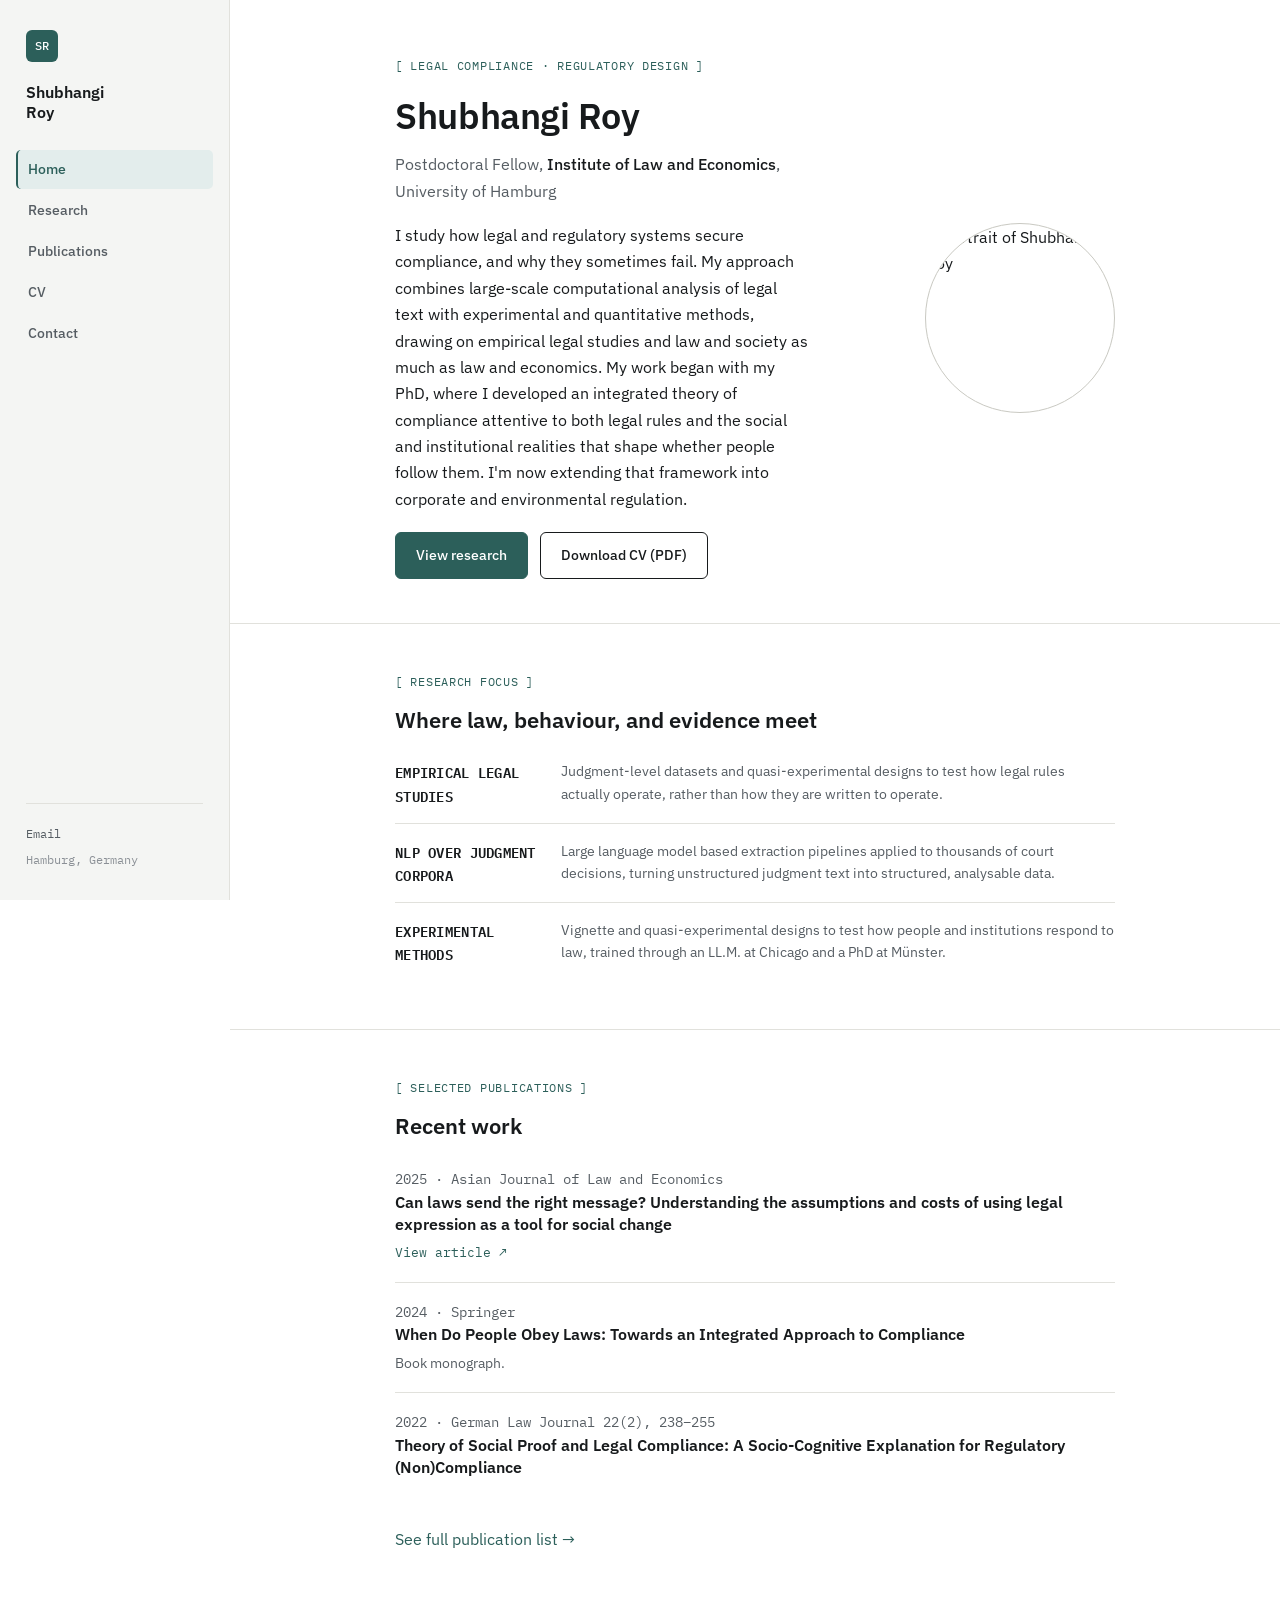
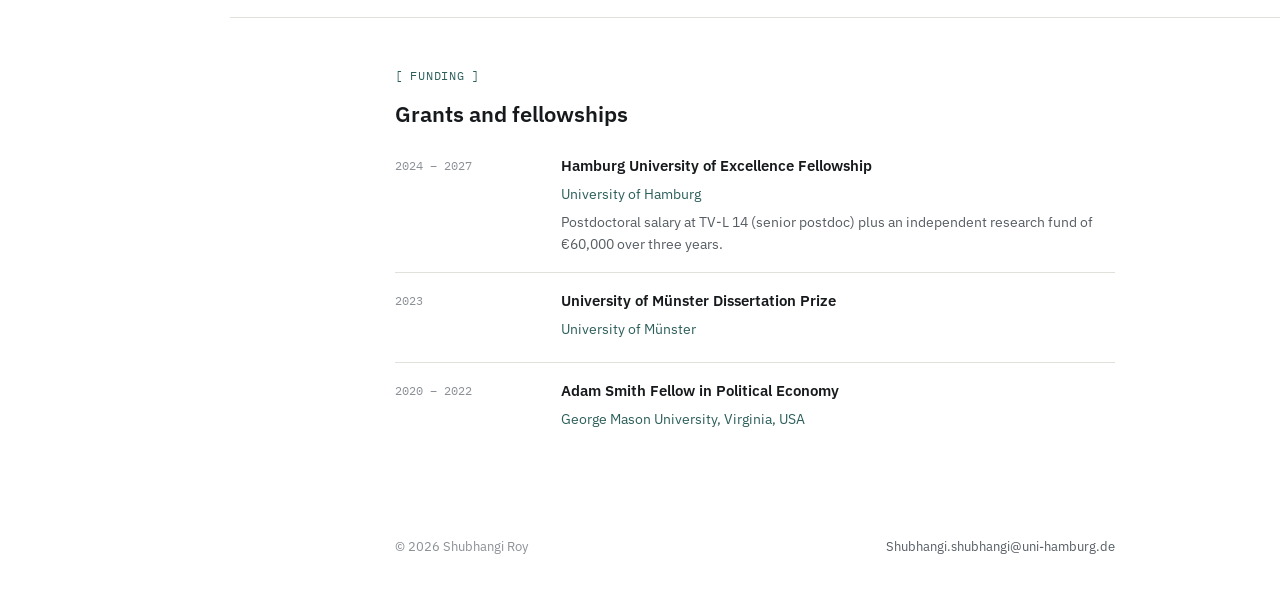
==== index.html @ 5e54fc80 "Add files via upload" ====
<!DOCTYPE html>
<html lang="en">
<head>
<meta charset="UTF-8">
<meta name="viewport" content="width=device-width, initial-scale=1.0">
<title>Shubhangi Roy — Legal Compliance and Regulatory Design</title>
<meta name="description" content="Shubhangi Roy is a postdoctoral fellow at the Institute of Law and Economics, University of Hamburg, working on legal compliance, regulatory design, environmental law, and computational text analysis.">
<link rel="stylesheet" href="style.css">
</head>
<body>
<div class="shell">

  <aside class="sidebar">
    <a class="brand" href="index.html">
      <span class="brand-mark">SR</span>
    </a>
    <p class="brand-name">Shubhangi<br>Roy</p>
    <nav>
      <ul>
        <li><a href="index.html" class="active">Home</a></li>
        <li><a href="research.html">Research</a></li>
        <li><a href="publications.html">Publications</a></li>
        <li><a href="cv.html">CV</a></li>
        <li><a href="contact.html">Contact</a></li>
      </ul>
    </nav>
    <div class="sidebar-contact">
      <a href="mailto:Shubhangi.shubhangi@uni-hamburg.de">Email</a>
      <span>Hamburg, Germany</span>
    </div>
  </aside>

  <main class="main">

<section class="hero">
  <div class="wrap hero-grid">
    <div>
      <p class="eyebrow">Legal compliance · Regulatory design</p>
      <h1>Shubhangi Roy</h1>
      <p class="role">Postdoctoral Fellow, <strong>Institute of Law and Economics</strong>, University of Hamburg</p>
      <p class="bio">I study how legal and regulatory systems secure compliance, and why they sometimes fail. My approach combines large-scale computational analysis of legal text with experimental and quantitative methods, drawing on empirical legal studies and law and society as much as law and economics. My work began with my PhD, where I developed an integrated theory of compliance attentive to both legal rules and the social and institutional realities that shape whether people follow them. I'm now extending that framework into corporate and environmental regulation.</p>
      <div class="btnrow">
        <a class="btn primary" href="research.html">View research</a>
        <a class="btn" href="assets/Shubhangi_Roy_CV.pdf">Download CV (PDF)</a>
      </div>
    </div>
    <div class="photo-frame">
      <img src="assets/photo.png" alt="Portrait of Shubhangi Roy">
    </div>
  </div>
</section>

<section class="block">
  <div class="wrap">
    <p class="eyebrow">Research focus</p>
    <h2>Where law, behaviour, and evidence meet</h2>
    <div class="pillars">
      <div class="pillar">
        <h3>Empirical legal studies</h3>
        <p>Judgment-level datasets and quasi-experimental designs to test how legal rules actually operate, rather than how they are written to operate.</p>
      </div>
      <div class="pillar">
        <h3>NLP over judgment corpora</h3>
        <p>Large language model based extraction pipelines applied to thousands of court decisions, turning unstructured judgment text into structured, analysable data.</p>
      </div>
      <div class="pillar">
        <h3>Experimental methods</h3>
        <p>Vignette and quasi-experimental designs to test how people and institutions respond to law, trained through an LL.M. at Chicago and a PhD at Münster.</p>
      </div>
    </div>
  </div>
</section>

<section class="block">
  <div class="wrap">
    <p class="eyebrow">Selected publications</p>
    <h2>Recent work</h2>
    <div class="entry">
      <p class="entry-meta">2025 · Asian Journal of Law and Economics</p>
      <h3>Can laws send the right message? Understanding the assumptions and costs of using legal expression as a tool for social change</h3>
      <p><a class="doi" href="https://www.degruyter.com/document/doi/10.1515/ajle-2024-0102/html">View article ↗</a></p>
    </div>
    <div class="entry">
      <p class="entry-meta">2024 · Springer</p>
      <h3>When Do People Obey Laws: Towards an Integrated Approach to Compliance</h3>
      <p>Book monograph.</p>
    </div>
    <div class="entry">
      <p class="entry-meta">2022 · German Law Journal 22(2), 238–255</p>
      <h3>Theory of Social Proof and Legal Compliance: A Socio-Cognitive Explanation for Regulatory (Non)Compliance</h3>
    </div>
    <p style="margin-top:24px;"><a href="publications.html">See full publication list →</a></p>
  </div>
</section>

<section class="block">
  <div class="wrap">
    <p class="eyebrow">Funding</p>
    <h2>Grants and fellowships</h2>
    <div class="cv-item">
      <div class="when">2024 – 2027</div>
      <div>
        <h3>Hamburg University of Excellence Fellowship</h3>
        <p class="org">University of Hamburg</p>
        <p>Postdoctoral salary at TV-L 14 (senior postdoc) plus an independent research fund of €60,000 over three years.</p>
      </div>
    </div>
    <div class="cv-item">
      <div class="when">2023</div>
      <div>
        <h3>University of Münster Dissertation Prize</h3>
        <p class="org">University of Münster</p>
      </div>
    </div>
    <div class="cv-item">
      <div class="when">2020 – 2022</div>
      <div>
        <h3>Adam Smith Fellow in Political Economy</h3>
        <p class="org">George Mason University, Virginia, USA</p>
      </div>
    </div>
  </div>
</section>

    <footer>
      <div class="wrap">
        <span>© 2026 Shubhangi Roy</span>
    <span><a href="mailto:Shubhangi.shubhangi@uni-hamburg.de">Shubhangi.shubhangi@uni-hamburg.de</a></span>
      </div>
    </footer>

  </main>
</div>
</body>
</html>
---- style.css ----
@import url('https://fonts.googleapis.com/css2?family=IBM+Plex+Sans:wght@400;500;600&family=IBM+Plex+Mono:wght@400;500&display=swap');

:root{
  --ink:#171a1c;
  --ink-soft:#565d63;
  --ink-faint:#8b9096;
  --paper:#ffffff;
  --paper-soft:#f4f5f3;
  --accent:#2c5f5a;
  --accent-soft:#e3edec;
  --line:#e1e1dc;
  --line-strong:#c9c9c2;
  --sidebar-w:230px;
  --maxw:800px;
}

*{box-sizing:border-box;}
html{scroll-behavior:smooth;}
body{
  margin:0;
  background:var(--paper);
  color:var(--ink);
  font-family:'IBM Plex Sans', -apple-system, sans-serif;
  font-size:16px;
  line-height:1.65;
  -webkit-font-smoothing:antialiased;
}
a{color:var(--accent);text-decoration:none;}
a:hover{text-decoration:underline;}
a:focus-visible, button:focus-visible{outline:2px solid var(--accent);outline-offset:3px;}
img{max-width:100%;display:block;}

.eyebrow{
  font-family:'IBM Plex Mono', monospace;
  font-size:12px;
  letter-spacing:0.06em;
  color:var(--accent);
  text-transform:uppercase;
  margin:0 0 10px;
}
.eyebrow::before{content:"[ ";}
.eyebrow::after{content:" ]";}

/* ---- shell / sidebar ---- */
.shell{display:grid; grid-template-columns:var(--sidebar-w) 1fr; min-height:100vh;}
.sidebar{
  border-right:1px solid var(--line);
  background:var(--paper-soft);
  padding:30px 26px;
  position:sticky; top:0; height:100vh;
  display:flex; flex-direction:column;
}
.brand{display:flex; align-items:center; gap:10px; color:var(--ink); margin-bottom:6px;}
.brand:hover{text-decoration:none;}
.brand-mark{
  width:32px; height:32px; border-radius:6px;
  background:var(--accent); color:#fff;
  display:flex; align-items:center; justify-content:center;
  font-family:'IBM Plex Mono', monospace; font-size:12px; font-weight:500;
}
.brand-name{
  font-weight:600; font-size:16px;
  line-height:1.25; margin:14px 0 28px;
}
.sidebar nav ul{list-style:none; margin:0; padding:0; display:flex; flex-direction:column; gap:2px;}
.sidebar nav a{
  color:var(--ink-soft); font-size:14px; font-weight:500;
  padding:8px 10px; margin:0 -10px; border-radius:5px;
  display:block; border-left:2px solid transparent;
}
.sidebar nav a:hover{color:var(--ink); text-decoration:none; background:var(--paper);}
.sidebar nav a.active{color:var(--accent); border-left-color:var(--accent); background:var(--accent-soft);}
.sidebar-contact{
  margin-top:auto; padding-top:20px; border-top:1px solid var(--line);
  font-family:'IBM Plex Mono', monospace; font-size:12px; color:var(--ink-faint);
  display:flex; flex-direction:column; gap:6px;
}
.sidebar-contact a{color:var(--ink-soft);}

.main{min-width:0;}
.wrap{max-width:var(--maxw);margin:0 auto;padding:0 40px;}

/* ---- hero ---- */
.hero{padding:56px 0 44px; border-bottom:1px solid var(--line);}
.hero-grid{display:grid; grid-template-columns:1.4fr 0.9fr; gap:40px; align-items:center;}
h1{font-size:36px; font-weight:600; margin:0 0 6px; letter-spacing:-0.01em;}
.role{font-size:16px; color:var(--ink-soft); margin:0 0 18px;}
.role strong{color:var(--ink); font-weight:500;}
.bio{font-size:16px; color:var(--ink); max-width:52ch; margin:0 0 20px;}
.btnrow{display:flex; gap:12px; flex-wrap:wrap;}
.btn{
  display:inline-block; font-size:14px; font-weight:500;
  padding:11px 20px; border-radius:6px; border:1px solid var(--ink);
  color:var(--ink);
}
.btn:hover{background:var(--ink); color:#fff; text-decoration:none;}
.btn.primary{background:var(--accent); border-color:var(--accent); color:#fff;}
.btn.primary:hover{background:#234b47; border-color:#234b47;}

.photo-frame{
  border-radius:50%; overflow:hidden; width:190px; height:190px;
  border:1px solid var(--line-strong); justify-self:end;
}
.photo-frame img{
  width:100%; height:100%;
  object-fit:cover; object-position:center 25%;
  display:block;
}

/* ---- sections ---- */
section.block{padding:48px 0; border-bottom:1px solid var(--line);}
section.block:last-of-type{border-bottom:none;}
h2{font-size:22px; font-weight:600; margin:0 0 6px;}
.lede{color:var(--ink-soft); max-width:64ch; margin:0 0 28px;}

.pillars{display:flex; flex-direction:column;}
.pillar{padding:16px 0; border-top:1px solid var(--line); display:grid; grid-template-columns:150px 1fr; gap:16px;}
.pillar:first-of-type{border-top:none;}
.pillar h3{font-size:14px; font-weight:600; margin:0; text-transform:uppercase; letter-spacing:0.02em; font-family:'IBM Plex Mono', monospace;}
.pillar p{font-size:14px; color:var(--ink-soft); margin:0; line-height:1.6;}

.entry{padding:18px 0; border-top:1px solid var(--line);}
.entry:first-of-type{border-top:none;}
.entry-meta{
  font-family:'IBM Plex Mono', monospace; font-size:12px;
  color:var(--accent); margin:0 0 6px;
}
.entry h3{font-size:16px; font-weight:600; margin:0 0 6px; line-height:1.4;}
.entry p{margin:0; font-size:14px; color:var(--ink-soft); line-height:1.6;}
.entry a.doi{font-size:13px; font-family:'IBM Plex Mono', monospace;}

.cv-item{display:grid; grid-template-columns:150px 1fr; gap:16px; padding:16px 0; border-top:1px solid var(--line);}
.cv-item:first-of-type{border-top:none;}
.cv-item .when{font-family:'IBM Plex Mono', monospace; font-size:12px; color:var(--ink-faint); padding-top:2px;}
.cv-item h3{font-size:15px; font-weight:600; margin:0 0 4px;}
.cv-item .org{font-size:14px; color:var(--accent); margin:0 0 6px;}
.cv-item p, .cv-item ul{font-size:14px; color:var(--ink-soft); margin:0; line-height:1.6;}
.cv-item ul{padding-left:18px;}

.taglist{display:flex; flex-wrap:wrap; gap:8px;}
.tag{
  font-family:'IBM Plex Mono', monospace; font-size:12px;
  background:var(--paper-soft); border:1px solid var(--line);
  border-radius:5px; padding:5px 10px; color:var(--ink-soft);
}

.contact-grid{display:flex; flex-direction:column;}
.contact-card{padding:16px 0; border-top:1px solid var(--line); display:grid; grid-template-columns:150px 1fr; gap:16px; align-items:baseline;}
.contact-card:first-of-type{border-top:none;}
.contact-card .label{font-family:'IBM Plex Mono', monospace; font-size:12px; color:var(--ink-faint);}
.contact-card .value{font-size:16px; font-weight:500;}

footer{padding:36px 0; color:var(--ink-faint); font-size:13px;}
footer .wrap{display:flex; justify-content:space-between; flex-wrap:wrap; gap:10px;}
footer a{color:var(--ink-soft);}

@media (max-width:820px){
  .shell{grid-template-columns:1fr;}
  .sidebar{
    position:static; height:auto; flex-direction:row; align-items:center;
    flex-wrap:wrap; border-right:none; border-bottom:1px solid var(--line);
    padding:18px 24px;
  }
  .brand-name{display:none;}
  .sidebar nav ul{flex-direction:row; flex-wrap:wrap; margin-left:16px;}
  .sidebar-contact{display:none;}
  .wrap{padding:0 24px;}
  .hero-grid{grid-template-columns:1fr;}
  .photo-frame{justify-self:start; width:150px; height:150px; order:-1;}
  .pillar, .cv-item, .contact-card{grid-template-columns:1fr; gap:4px;}
  h1{font-size:30px;}
}
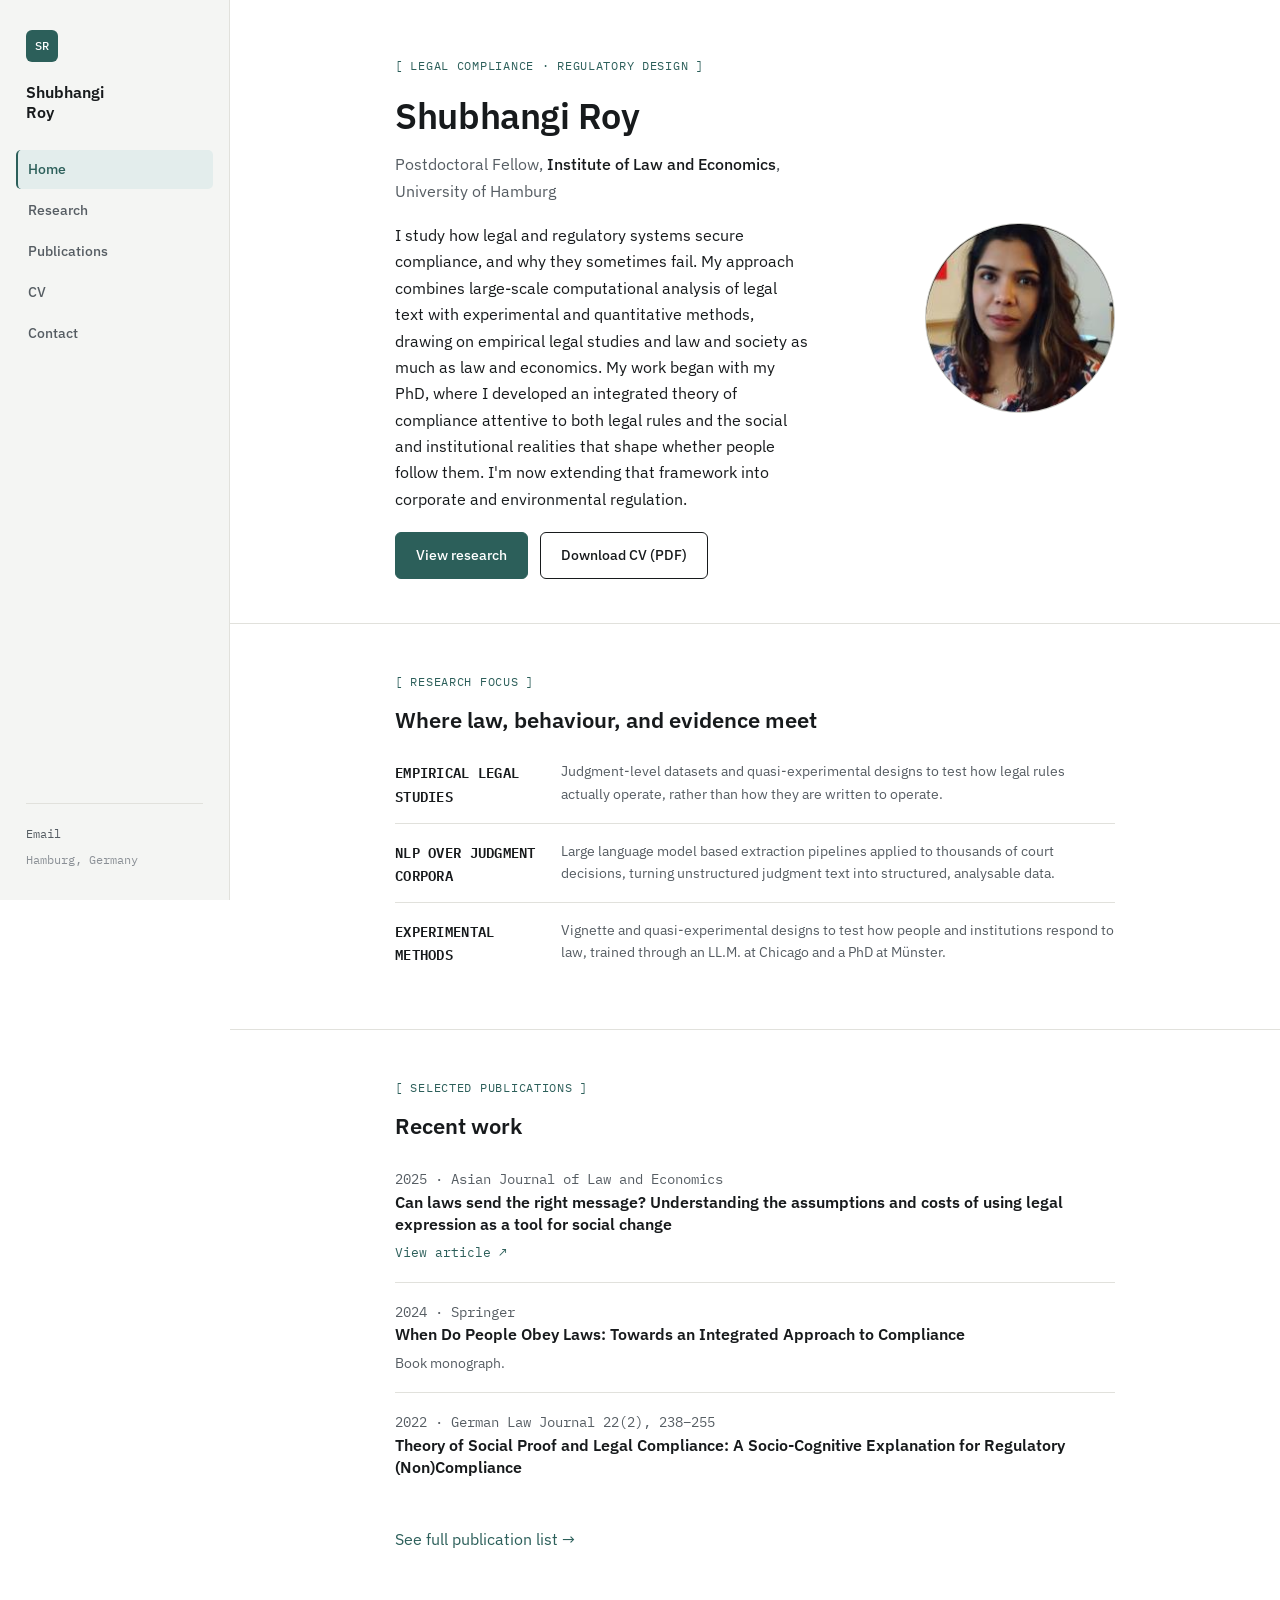
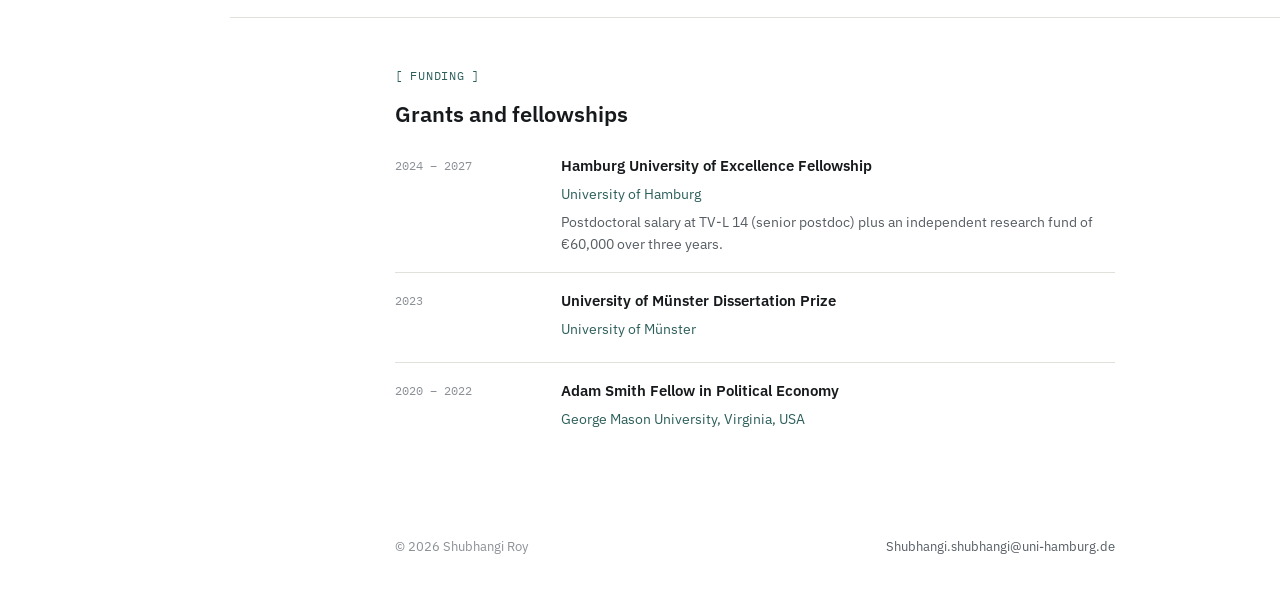
==== commit 0fd7f5d4: "Add files via upload" ====
--- a/index.html
+++ b/index.html
@@ -41,11 +41,11 @@
       <p class="bio">I study how legal and regulatory systems secure compliance, and why they sometimes fail. My approach combines large-scale computational analysis of legal text with experimental and quantitative methods, drawing on empirical legal studies and law and society as much as law and economics. My work began with my PhD, where I developed an integrated theory of compliance attentive to both legal rules and the social and institutional realities that shape whether people follow them. I'm now extending that framework into corporate and environmental regulation.</p>
       <div class="btnrow">
         <a class="btn primary" href="research.html">View research</a>
-        <a class="btn" href="assets/Shubhangi_Roy_CV.pdf">Download CV (PDF)</a>
+        <a class="btn" href="Shubhangi_Roy_CV.pdf">Download CV (PDF)</a>
       </div>
     </div>
     <div class="photo-frame">
-      <img src="assets/photo.png" alt="Portrait of Shubhangi Roy">
+      <img src="photo.png" alt="Portrait of Shubhangi Roy">
     </div>
   </div>
 </section>
